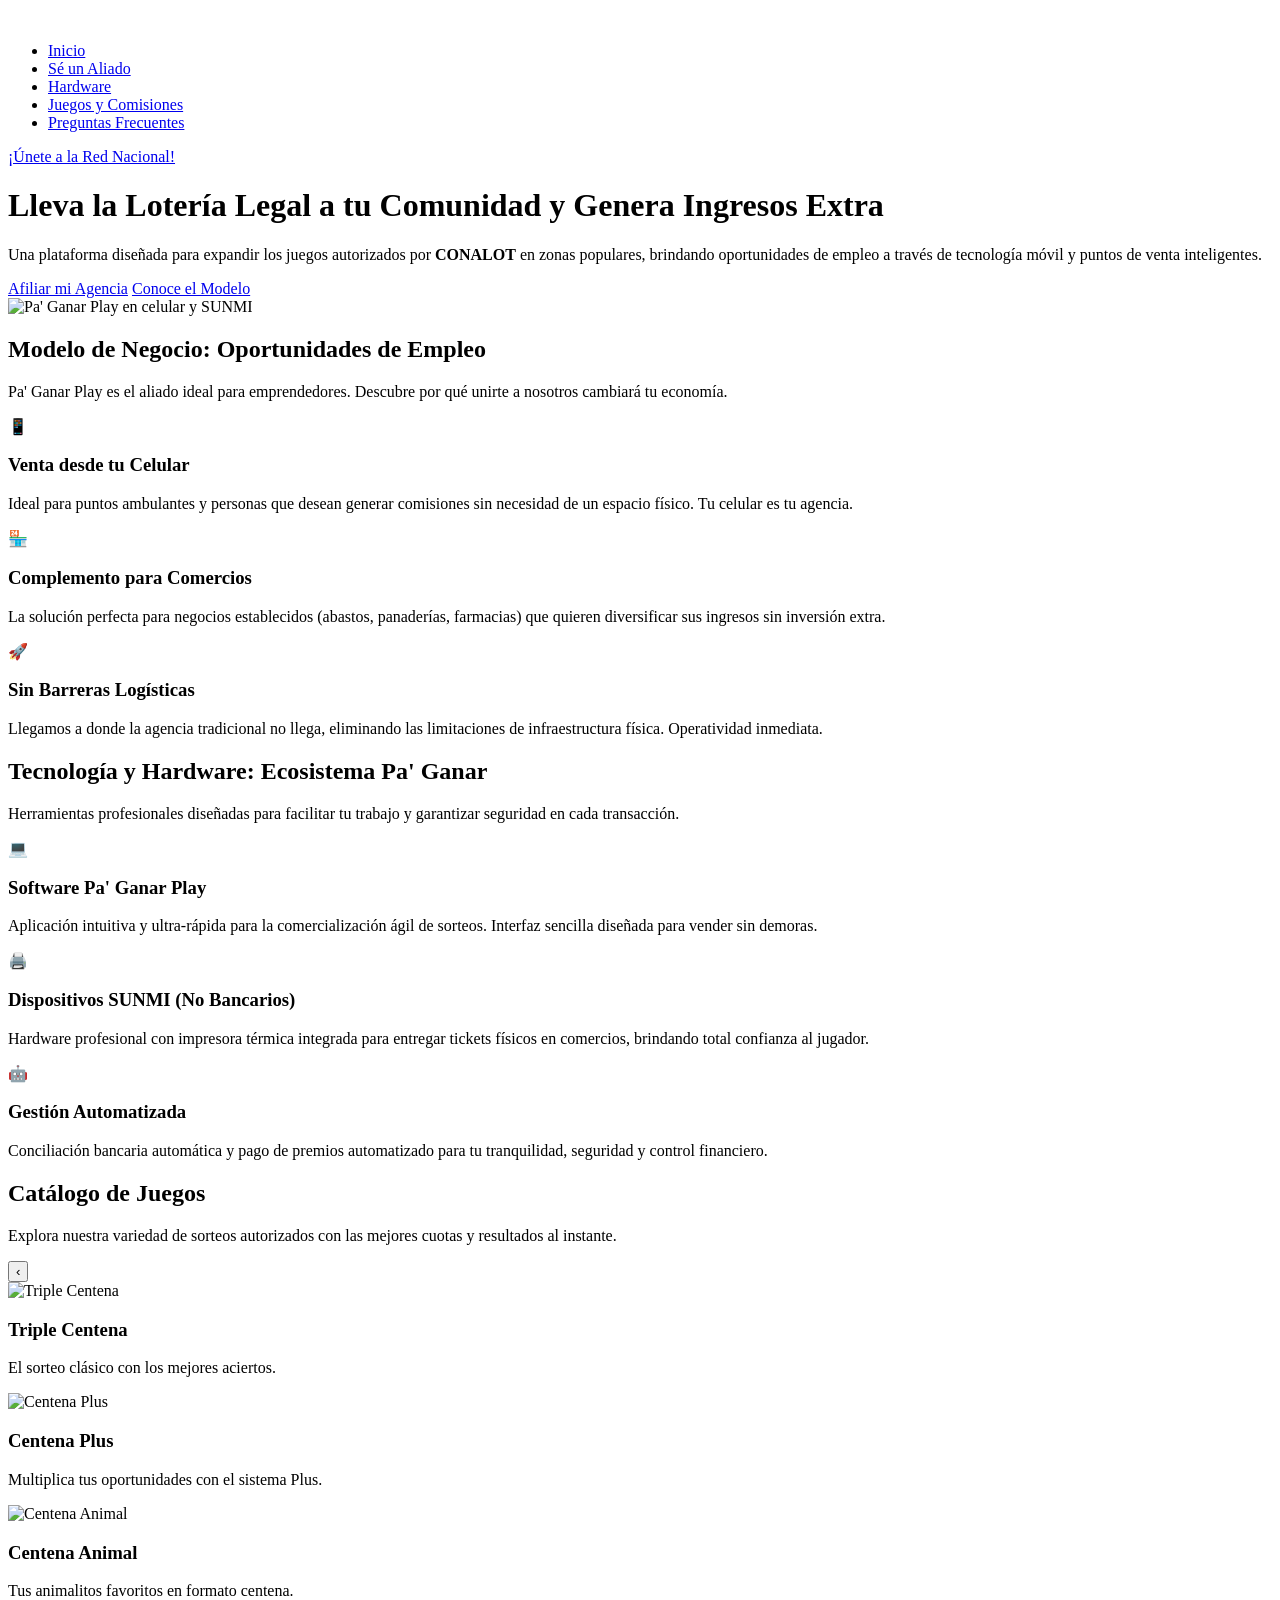
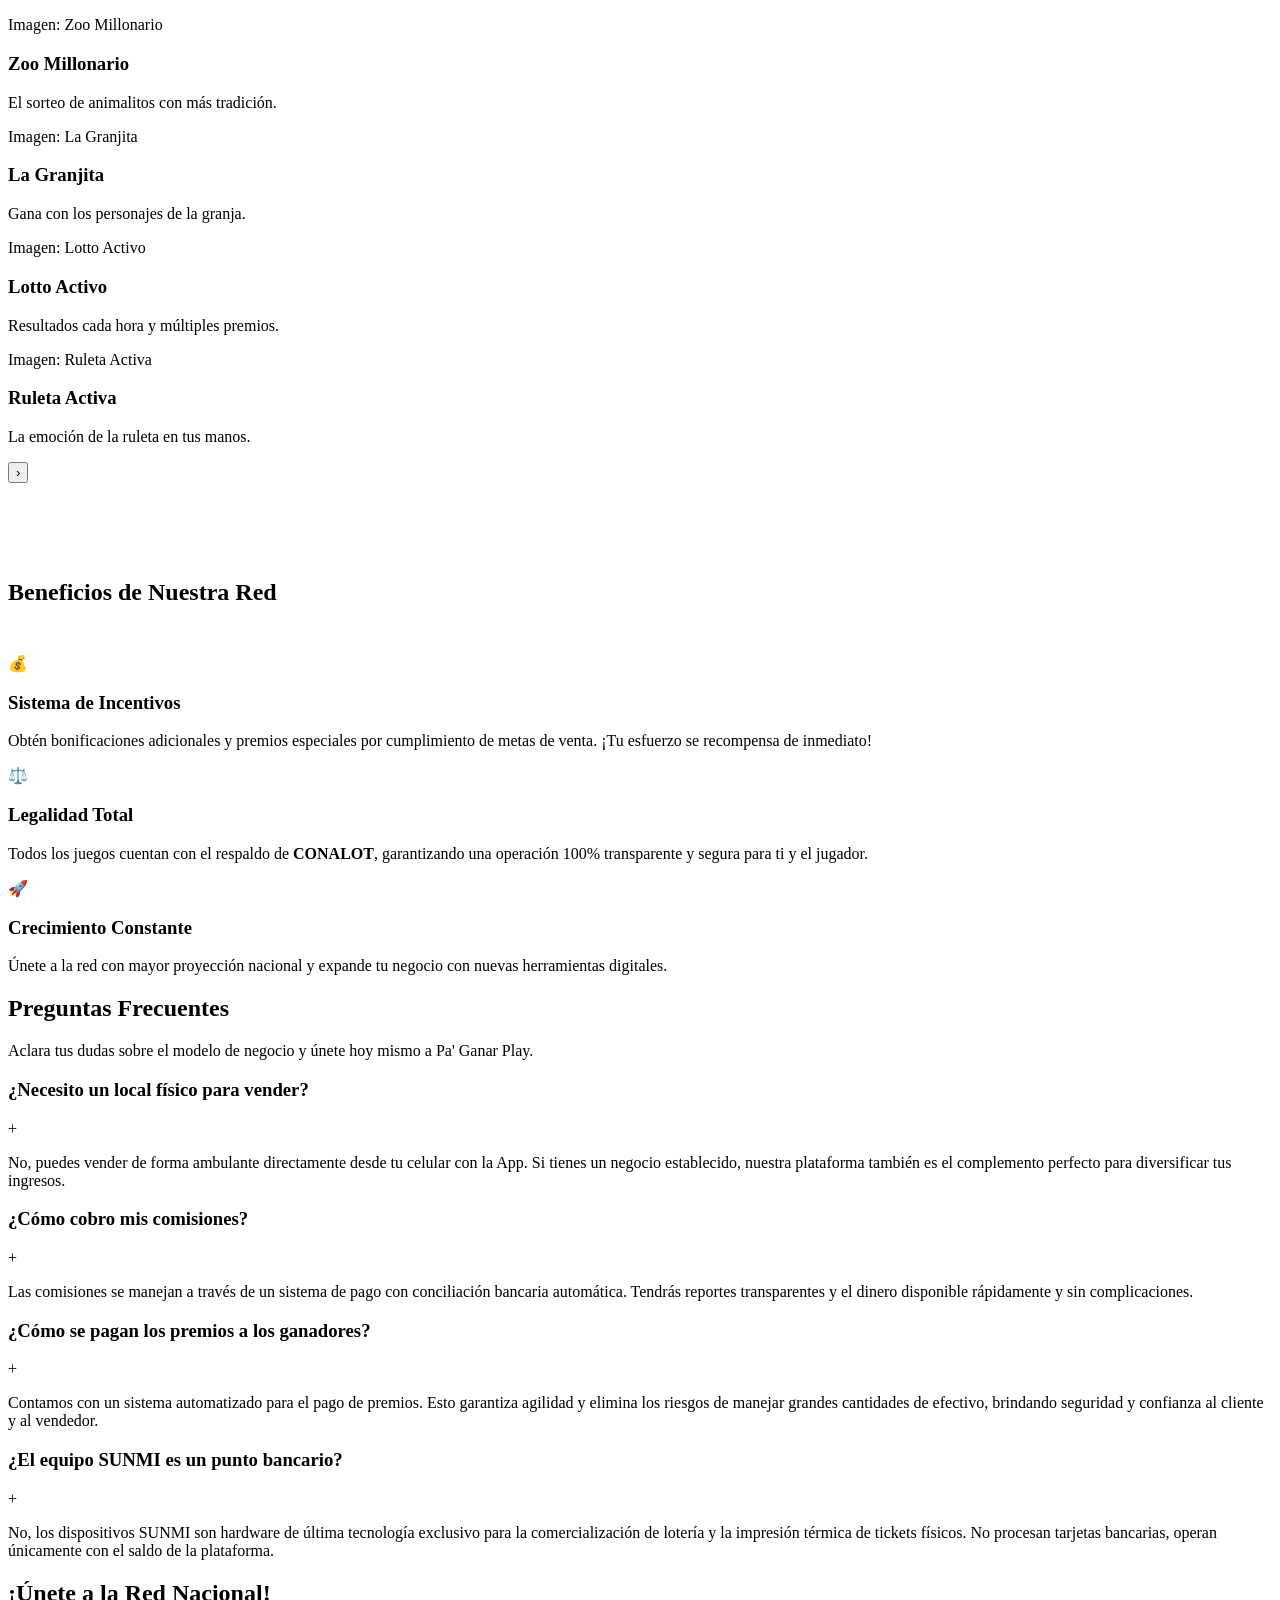
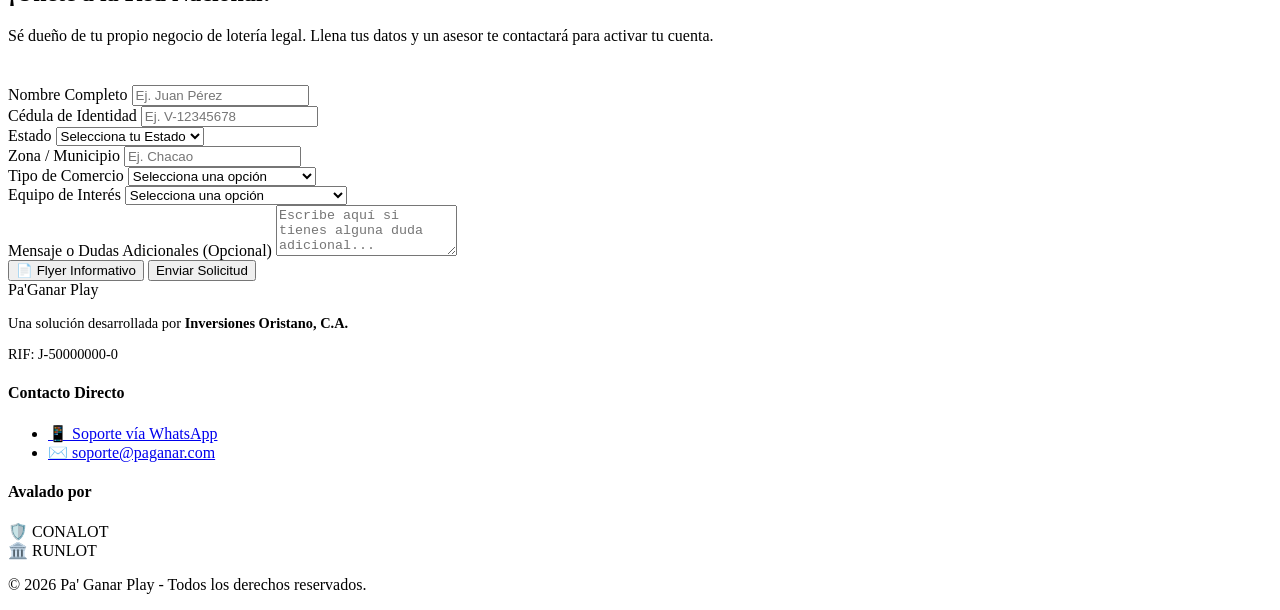
==== home.html @ 391bf69c "Add files via upload" ====
<!DOCTYPE html>
<html lang="es">
<head>
    <meta charset="UTF-8">
    <meta name="viewport" content="width=device-width, initial-scale=1.0">
    <title>Pa' Ganar Play - Red Nacional de Loterías</title>
    <meta name="description" content="Únete a la Red Nacional Pa' Ganar Play y genera ingresos extra con la venta de lotería legal. Tecnología móvil y puntos de venta inteligentes SUNMI.">
    <link href="https://fonts.googleapis.com/css2?family=Inter:wght@300;400;600;800&display=swap" rel="stylesheet">
    <link rel="stylesheet" href="css/home.css">
</head>
<body>
    <!-- Navbar -->
    <nav class="navbar">
        <div class="logo"><img src="./images/logopaganar.png" alt="" class="paganarlogo"></div>
        <ul class="nav-links">
            <li><a href="#inicio">Inicio</a></li>
            <li><a href="#aliado">Sé un Aliado</a></li>
            <li><a href="#hardware">Hardware</a></li>
            <li><a href="#juegos">Juegos y Comisiones</a></li>
            <li><a href="#faq">Preguntas Frecuentes</a></li>
        </ul>
        <a href="#registro" class="btn btn-primary">¡Únete a la Red Nacional!</a>
    </nav>

    <!-- Hero -->
    <header id="inicio" class="hero">
        <div class="hero-content">
            <h1 class="animate-up">Lleva la <span class="gradient-text">Lotería Legal</span> a tu Comunidad y Genera Ingresos Extra</h1>
            <p class="animate-up delay-1">Una plataforma diseñada para expandir los juegos autorizados por <strong>CONALOT</strong> en zonas populares, brindando oportunidades de empleo a través de tecnología móvil y puntos de venta inteligentes.</p>
            <div class="hero-buttons animate-up delay-2">
                <a href="#registro" class="btn btn-primary lg">Afiliar mi Agencia</a>
                <a href="#aliado" class="btn btn-secondary lg">Conoce el Modelo</a>
            </div>
        </div>
        <div class="hero-visual animate-up delay-3">
            <img src="images/hero_composition.png" alt="Pa' Ganar Play en celular y SUNMI" class="hero-img glass">
        </div>
    </header>

    <!-- Modelo de Negocio -->
    <section id="aliado" class="features" style="background-color: var(--bg-dark);">
        <div class="section-header">
            <h2 class="animate-up">Modelo de Negocio: <span class="highlight">Oportunidades de Empleo</span></h2>
            <p class="animate-up delay-1">Pa' Ganar Play es el aliado ideal para emprendedores. Descubre por qué unirte a nosotros cambiará tu economía.</p>
        </div>
        <div class="grid">
            <div class="feature-card glass-hover animate-up delay-1">
                <div class="icon-wrapper">📱</div>
                <h3>Venta desde tu Celular</h3>
                <p>Ideal para puntos ambulantes y personas que desean generar comisiones sin necesidad de un espacio físico. Tu celular es tu agencia.</p>
            </div>
            <div class="feature-card glass-hover animate-up delay-2">
                <div class="icon-wrapper">🏪</div>
                <h3>Complemento para Comercios</h3>
                <p>La solución perfecta para negocios establecidos (abastos, panaderías, farmacias) que quieren diversificar sus ingresos sin inversión extra.</p>
            </div>
            <div class="feature-card glass-hover animate-up delay-3">
                <div class="icon-wrapper">🚀</div>
                <h3>Sin Barreras Logísticas</h3>
                <p>Llegamos a donde la agencia tradicional no llega, eliminando las limitaciones de infraestructura física. Operatividad inmediata.</p>
            </div>
        </div>
    </section>

    <!-- Tecnología y Hardware -->
    <section id="hardware" class="features">
        <div class="section-header">
            <h2 class="animate-up">Tecnología y Hardware: <span class="highlight">Ecosistema Pa' Ganar</span></h2>
            <p class="animate-up delay-1">Herramientas profesionales diseñadas para facilitar tu trabajo y garantizar seguridad en cada transacción.</p>
        </div>
        <div class="ecosystem-flex">
            <div class="eco-item glass-hover animate-up">
                <div class="eco-icon">💻</div>
                <div class="eco-content">
                    <h3>Software Pa' Ganar Play</h3>
                    <p>Aplicación intuitiva y ultra-rápida para la comercialización ágil de sorteos. Interfaz sencilla diseñada para vender sin demoras.</p>
                </div>
            </div>
            <div class="eco-item glass-hover animate-up delay-1">
                <div class="eco-icon">🖨️</div>
                <div class="eco-content">
                    <h3>Dispositivos SUNMI (No Bancarios)</h3>
                    <p>Hardware profesional con impresora térmica integrada para entregar tickets físicos en comercios, brindando total confianza al jugador.</p>
                </div>
            </div>
            <div class="eco-item glass-hover animate-up delay-2">
                <div class="eco-icon">🤖</div>
                <div class="eco-content">
                    <h3>Gestión Automatizada</h3>
                    <p>Conciliación bancaria automática y pago de premios automatizado para tu tranquilidad, seguridad y control financiero.</p>
                </div>
            </div>
        </div>
    </section>

    <!-- Juegos Disponibles y Galería -->
    <section id="juegos" class="features" style="background-color: var(--bg-dark);">
        <div class="section-header">
            <h2 class="animate-up">Catálogo de <span class="highlight">Juegos</span></h2>
            <p class="animate-up delay-1">Explora nuestra variedad de sorteos autorizados con las mejores cuotas y resultados al instante.</p>
        </div>

        <!-- Game Slider Container -->
        <div class="slider-wrapper animate-up delay-2">
            <button class="slider-btn prev" id="prevGame">‹</button>
            <div class="games-slider" id="gamesSlider">
                <!-- Game Card 1 -->
                <div class="game-card glass-hover">
                    <div class="game-img">
                        <img src="images/triplecentena.jpeg" alt="Triple Centena">
                    </div>
                    <div class="game-info">
                        <h3>Triple Centena</h3>
                        <p>El sorteo clásico con los mejores aciertos.</p>
                    </div>
                </div>
                <!-- Game Card 2 -->
                <div class="game-card glass-hover">
                    <div class="game-img">
                        <img src="images/centenaplus.jpeg" alt="Centena Plus">
                    </div>
                    <div class="game-info">
                        <h3>Centena Plus</h3>
                        <p>Multiplica tus oportunidades con el sistema Plus.</p>
                    </div>
                </div>
                <!-- Game Card 3 -->
                <div class="game-card glass-hover">
                    <div class="game-img">
                        <img src="images/centenaanimal.jpeg" alt="Centena Animal">
                    </div>
                    <div class="game-info">
                        <h3>Centena Animal</h3>
                        <p>Tus animalitos favoritos en formato centena.</p>
                    </div>
                </div>
                <!-- Game Card 4 -->
                <div class="game-card glass-hover">
                    <div class="game-img-placeholder">
                        <span>Imagen: Zoo Millonario</span>
                    </div>
                    <div class="game-info">
                        <h3>Zoo Millonario</h3>
                        <p>El sorteo de animalitos con más tradición.</p>
                    </div>
                </div>
                <!-- Game Card 5 -->
                <div class="game-card glass-hover">
                    <div class="game-img-placeholder">
                        <span>Imagen: La Granjita</span>
                    </div>
                    <div class="game-info">
                        <h3>La Granjita</h3>
                        <p>Gana con los personajes de la granja.</p>
                    </div>
                </div>
                <!-- Game Card 6 -->
                <div class="game-card glass-hover">
                    <div class="game-img-placeholder">
                        <span>Imagen: Lotto Activo</span>
                    </div>
                    <div class="game-info">
                        <h3>Lotto Activo</h3>
                        <p>Resultados cada hora y múltiples premios.</p>
                    </div>
                </div>
                <!-- Game Card 7 -->
                <div class="game-card glass-hover">
                    <div class="game-img-placeholder">
                        <span>Imagen: Ruleta Activa</span>
                    </div>
                    <div class="game-info">
                        <h3>Ruleta Activa</h3>
                        <p>La emoción de la ruleta en tus manos.</p>
                    </div>
                </div>
            </div>
            <button class="slider-btn next" id="nextGame">›</button>
        </div>

        <div class="section-header" style="margin-top: 6rem; margin-bottom: 3rem;">
            <h2 class="animate-up">Beneficios de <span class="highlight">Nuestra Red</span></h2>
        </div>
        
        <div class="grid">
            <div class="feature-card glass-hover animate-up">
                <div class="icon-wrapper">💰</div>
                <h3>Sistema de Incentivos</h3>
                <p>Obtén bonificaciones adicionales y premios especiales por cumplimiento de metas de venta. ¡Tu esfuerzo se recompensa de inmediato!</p>
            </div>
            <div class="feature-card glass-hover animate-up delay-1">
                <div class="icon-wrapper">⚖️</div>
                <h3>Legalidad Total</h3>
                <p>Todos los juegos cuentan con el respaldo de <strong>CONALOT</strong>, garantizando una operación 100% transparente y segura para ti y el jugador.</p>
            </div>
            <div class="feature-card glass-hover animate-up delay-2">
                <div class="icon-wrapper">🚀</div>
                <h3>Crecimiento Constante</h3>
                <p>Únete a la red con mayor proyección nacional y expande tu negocio con nuevas herramientas digitales.</p>
            </div>
        </div>
    </section>

    <!-- FAQ -->
    <section id="faq" class="features faq-section">
        <div class="section-header">
            <h2 class="animate-up">Preguntas <span class="highlight">Frecuentes</span></h2>
            <p class="animate-up delay-1">Aclara tus dudas sobre el modelo de negocio y únete hoy mismo a Pa' Ganar Play.</p>
        </div>
        <div class="faq-container animate-up delay-2">
            <div class="faq-item glass">
                <div class="faq-question">
                    <h3>¿Necesito un local físico para vender?</h3>
                    <span class="faq-icon">+</span>
                </div>
                <div class="faq-answer">
                    <p>No, puedes vender de forma ambulante directamente desde tu celular con la App. Si tienes un negocio establecido, nuestra plataforma también es el complemento perfecto para diversificar tus ingresos.</p>
                </div>
            </div>
            <div class="faq-item glass">
                <div class="faq-question">
                    <h3>¿Cómo cobro mis comisiones?</h3>
                    <span class="faq-icon">+</span>
                </div>
                <div class="faq-answer">
                    <p>Las comisiones se manejan a través de un sistema de pago con conciliación bancaria automática. Tendrás reportes transparentes y el dinero disponible rápidamente y sin complicaciones.</p>
                </div>
            </div>
            <div class="faq-item glass">
                <div class="faq-question">
                    <h3>¿Cómo se pagan los premios a los ganadores?</h3>
                    <span class="faq-icon">+</span>
                </div>
                <div class="faq-answer">
                    <p>Contamos con un sistema automatizado para el pago de premios. Esto garantiza agilidad y elimina los riesgos de manejar grandes cantidades de efectivo, brindando seguridad y confianza al cliente y al vendedor.</p>
                </div>
            </div>
            <div class="faq-item glass">
                <div class="faq-question">
                    <h3>¿El equipo SUNMI es un punto bancario?</h3>
                    <span class="faq-icon">+</span>
                </div>
                <div class="faq-answer">
                    <p>No, los dispositivos SUNMI son hardware de última tecnología exclusivo para la comercialización de lotería y la impresión térmica de tickets físicos. No procesan tarjetas bancarias, operan únicamente con el saldo de la plataforma.</p>
                </div>
            </div>
        </div>
    </section>

    <!-- Formulario de Registro -->
    <section id="registro" class="cta-section">
        <div class="cta-box glass form-container">
            <h2>¡Únete a la Red Nacional!</h2>
            <p style="margin-bottom: 2.5rem;">Sé dueño de tu propio negocio de lotería legal. Llena tus datos y un asesor te contactará para activar tu cuenta.</p>
            
            <form id="registro-form" class="registration-form">
                <div class="form-row">
                    <div class="form-group">
                        <label for="nombre">Nombre Completo</label>
                        <input type="text" id="nombre" name="nombre" placeholder="Ej. Juan Pérez" required>
                    </div>
                    <div class="form-group">
                        <label for="cedula">Cédula de Identidad</label>
                        <input type="text" id="cedula" name="cedula" placeholder="Ej. V-12345678" required>
                    </div>
                </div>
                <div class="form-row">
                    <div class="form-group">
                        <label for="estado">Estado</label>
                        <select id="estado" name="estado" required>
                            <option value="" disabled selected>Selecciona tu Estado</option>
                            <option value="Distrito Capital">Distrito Capital</option>
                            <option value="Miranda">Miranda</option>
                            <option value="Carabobo">Carabobo</option>
                            <option value="Zulia">Zulia</option>
                            <option value="Lara">Lara</option>
                            <option value="Otro">Otro estado...</option>
                        </select>
                    </div>
                    <div class="form-group">
                        <label for="municipio">Zona / Municipio</label>
                        <input type="text" id="municipio" name="municipio" placeholder="Ej. Chacao" required>
                    </div>
                </div>
                <div class="form-row">
                    <div class="form-group">
                        <label for="tipo_comercio">Tipo de Comercio</label>
                        <select id="tipo_comercio" name="tipo_comercio" required>
                            <option value="" disabled selected>Selecciona una opción</option>
                            <option value="Ambulante / Vendedor Libre">Ambulante / Vendedor Libre</option>
                            <option value="Local Establecido">Local Establecido</option>
                        </select>
                    </div>
                    <div class="form-group">
                        <label for="equipo">Equipo de Interés</label>
                        <select id="equipo" name="equipo" required>
                            <option value="" disabled selected>Selecciona una opción</option>
                            <option value="App Móvil (Celular)">App Móvil (Celular)</option>
                            <option value="Dispositivo SUNMI con impresora">Dispositivo SUNMI con impresora</option>
                        </select>
                    </div>
                </div>
                <div class="form-group">
                    <label for="mensaje">Mensaje o Dudas Adicionales (Opcional)</label>
                    <textarea id="mensaje" name="mensaje" rows="3" placeholder="Escribe aquí si tienes alguna duda adicional..."></textarea>
                </div>
                
                <div class="form-actions">
                    <button type="button" class="btn btn-secondary btn-pdf" title="Descargar PDF Informativo">📄 Flyer Informativo</button>
                    <button type="submit" class="btn btn-primary pulse submit-btn">Enviar Solicitud</button>
                </div>
            </form>
        </div>
    </section>

    <!-- Footer -->
    <footer>
        <div class="footer-content">
            <div class="footer-info">
                <div class="logo" style="margin-bottom: 1rem;">Pa'<span class="highlight">Ganar Play</span></div>
                <p style="font-size: 0.9rem; margin-bottom: 0;">Una solución desarrollada por <strong>Inversiones Oristano, C.A.</strong></p>
                <p style="font-size: 0.9rem;">RIF: J-50000000-0</p>
            </div>
            <div class="footer-links">
                <h4>Contacto Directo</h4>
                <ul>
                    <li><a href="https://wa.me/580000000000" class="footer-link">📱 Soporte vía WhatsApp</a></li>
                    <li><a href="mailto:soporte@paganar.com" class="footer-link">✉️ soporte@paganar.com</a></li>
                </ul>
            </div>
            <div class="footer-trust">
                <h4>Avalado por</h4>
                <div class="trust-badges">
                    <div class="badge">🛡️ CONALOT</div>
                    <div class="badge">🏛️ RUNLOT</div>
                </div>
            </div>
        </div>
        <div class="footer-bottom">
            <p>&copy; 2026 Pa' Ganar Play - Todos los derechos reservados.</p>
        </div>
    </footer>

    <script src="js/home.js"></script>
</body>
</html>
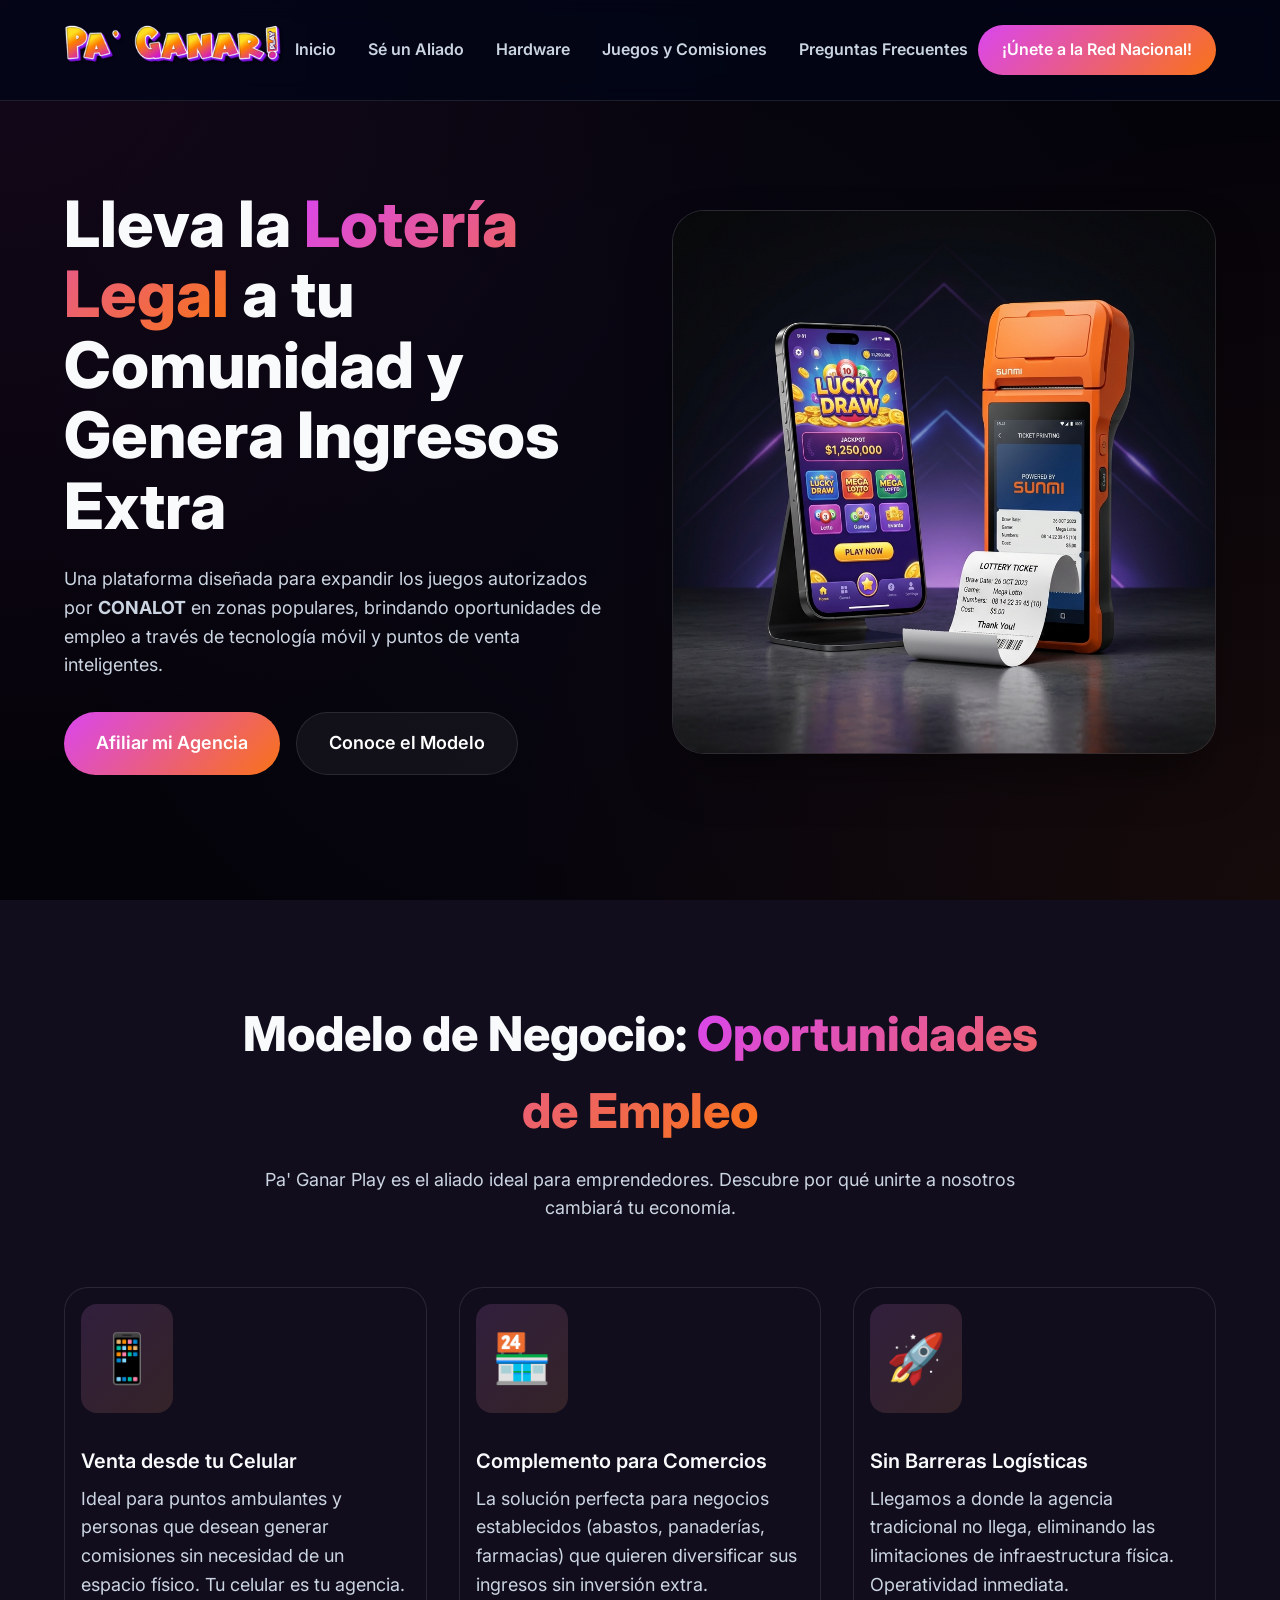
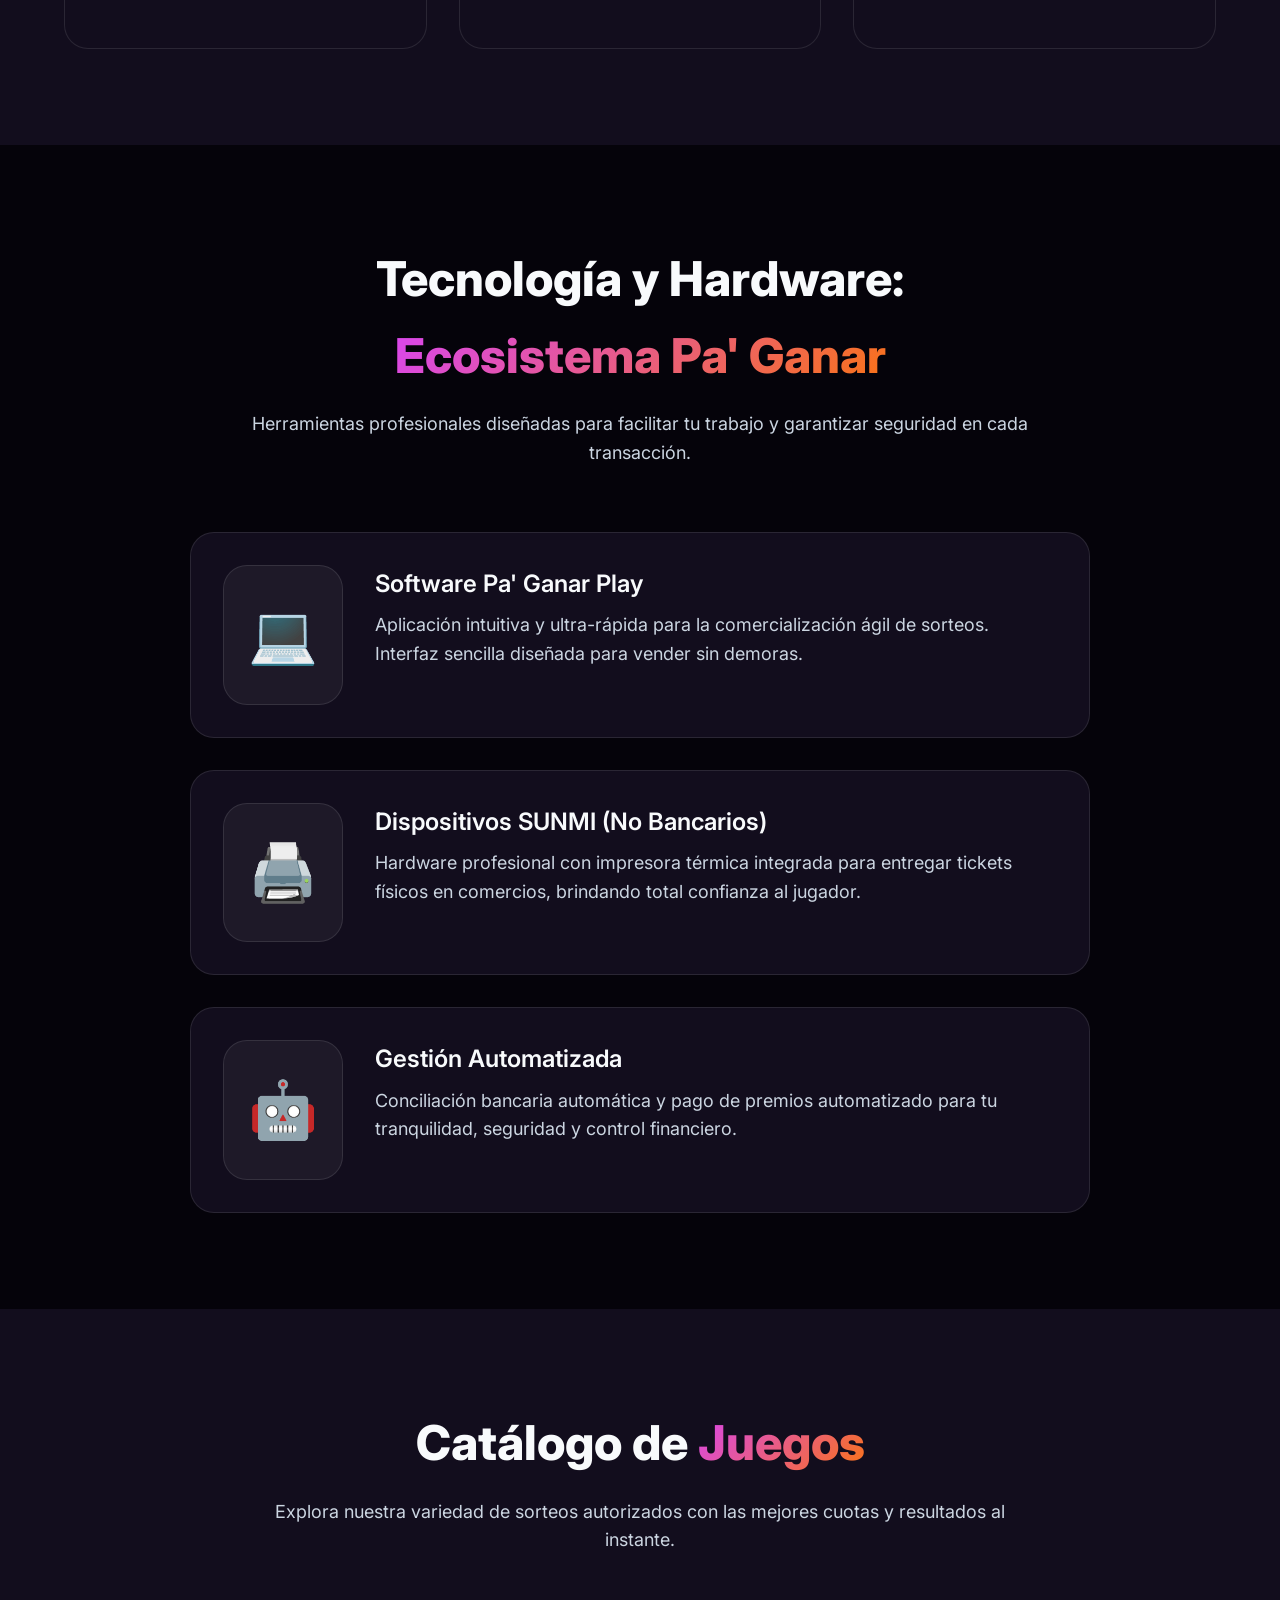
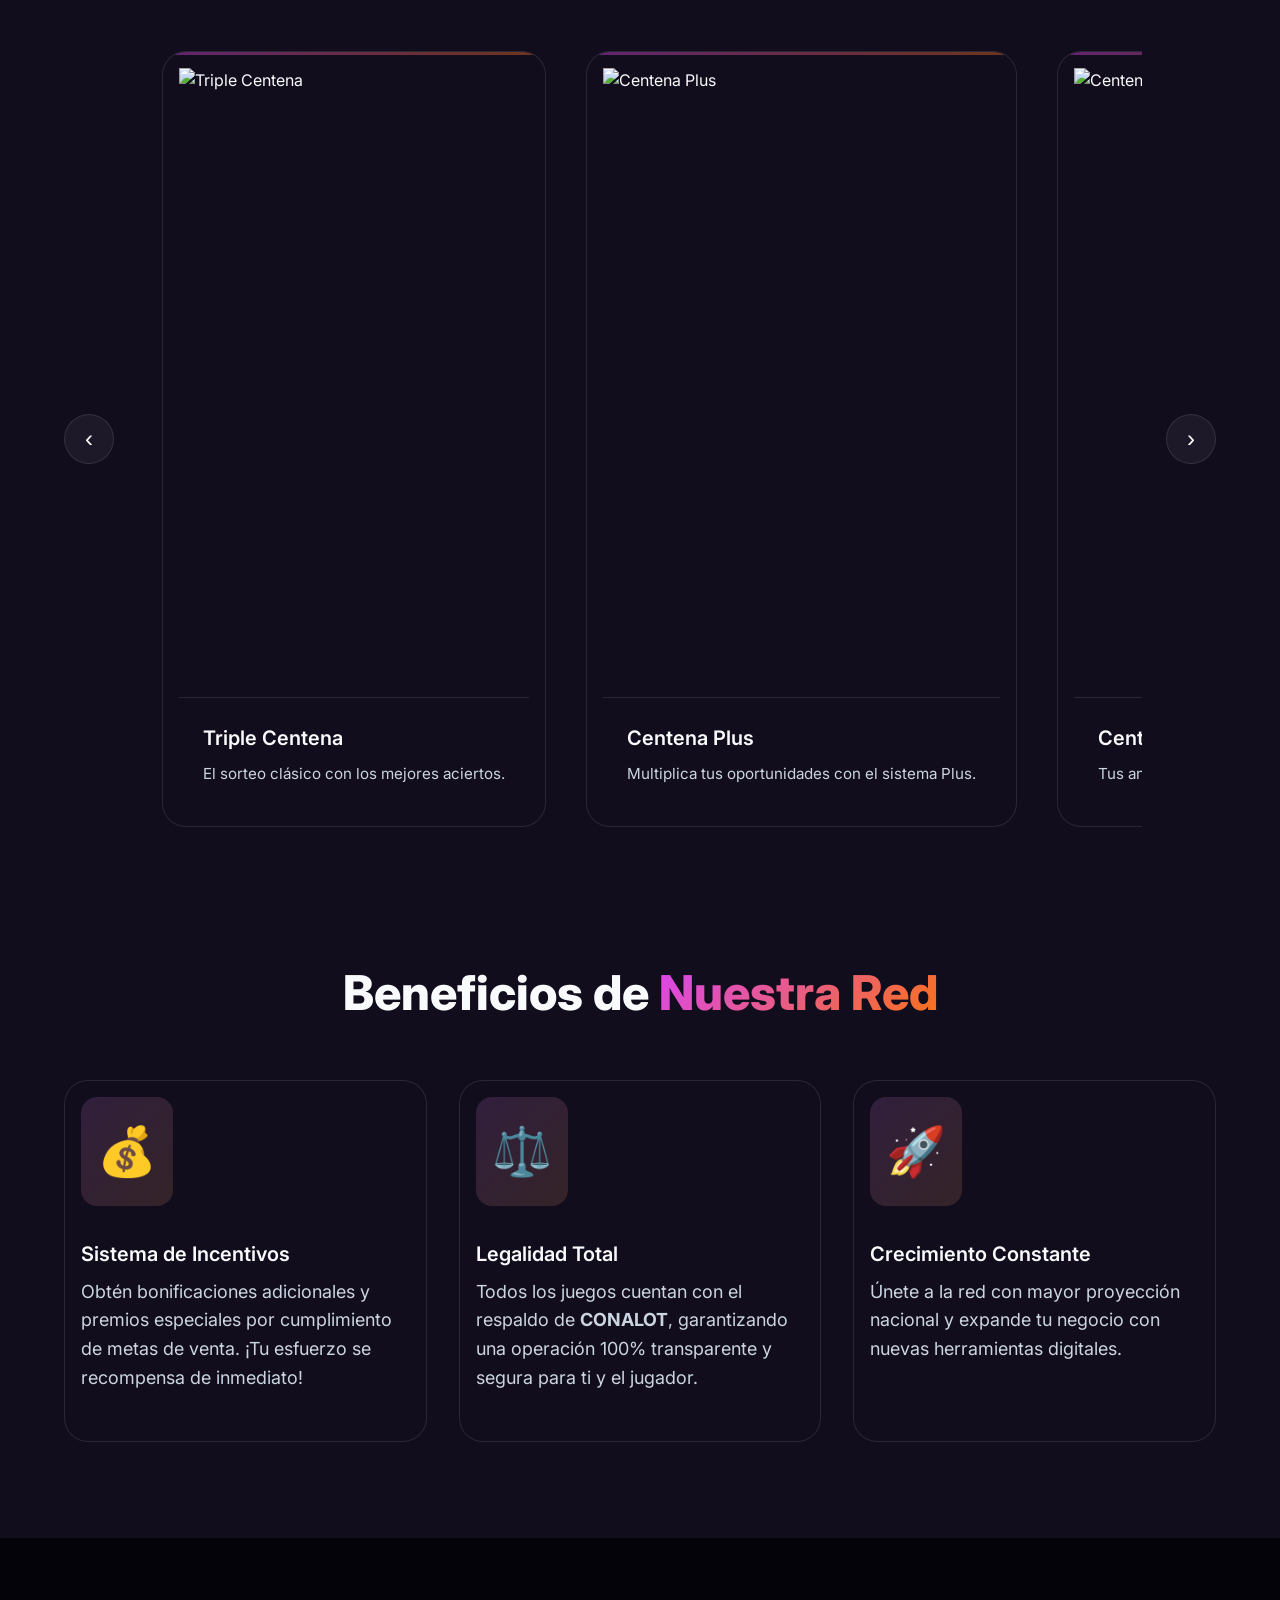
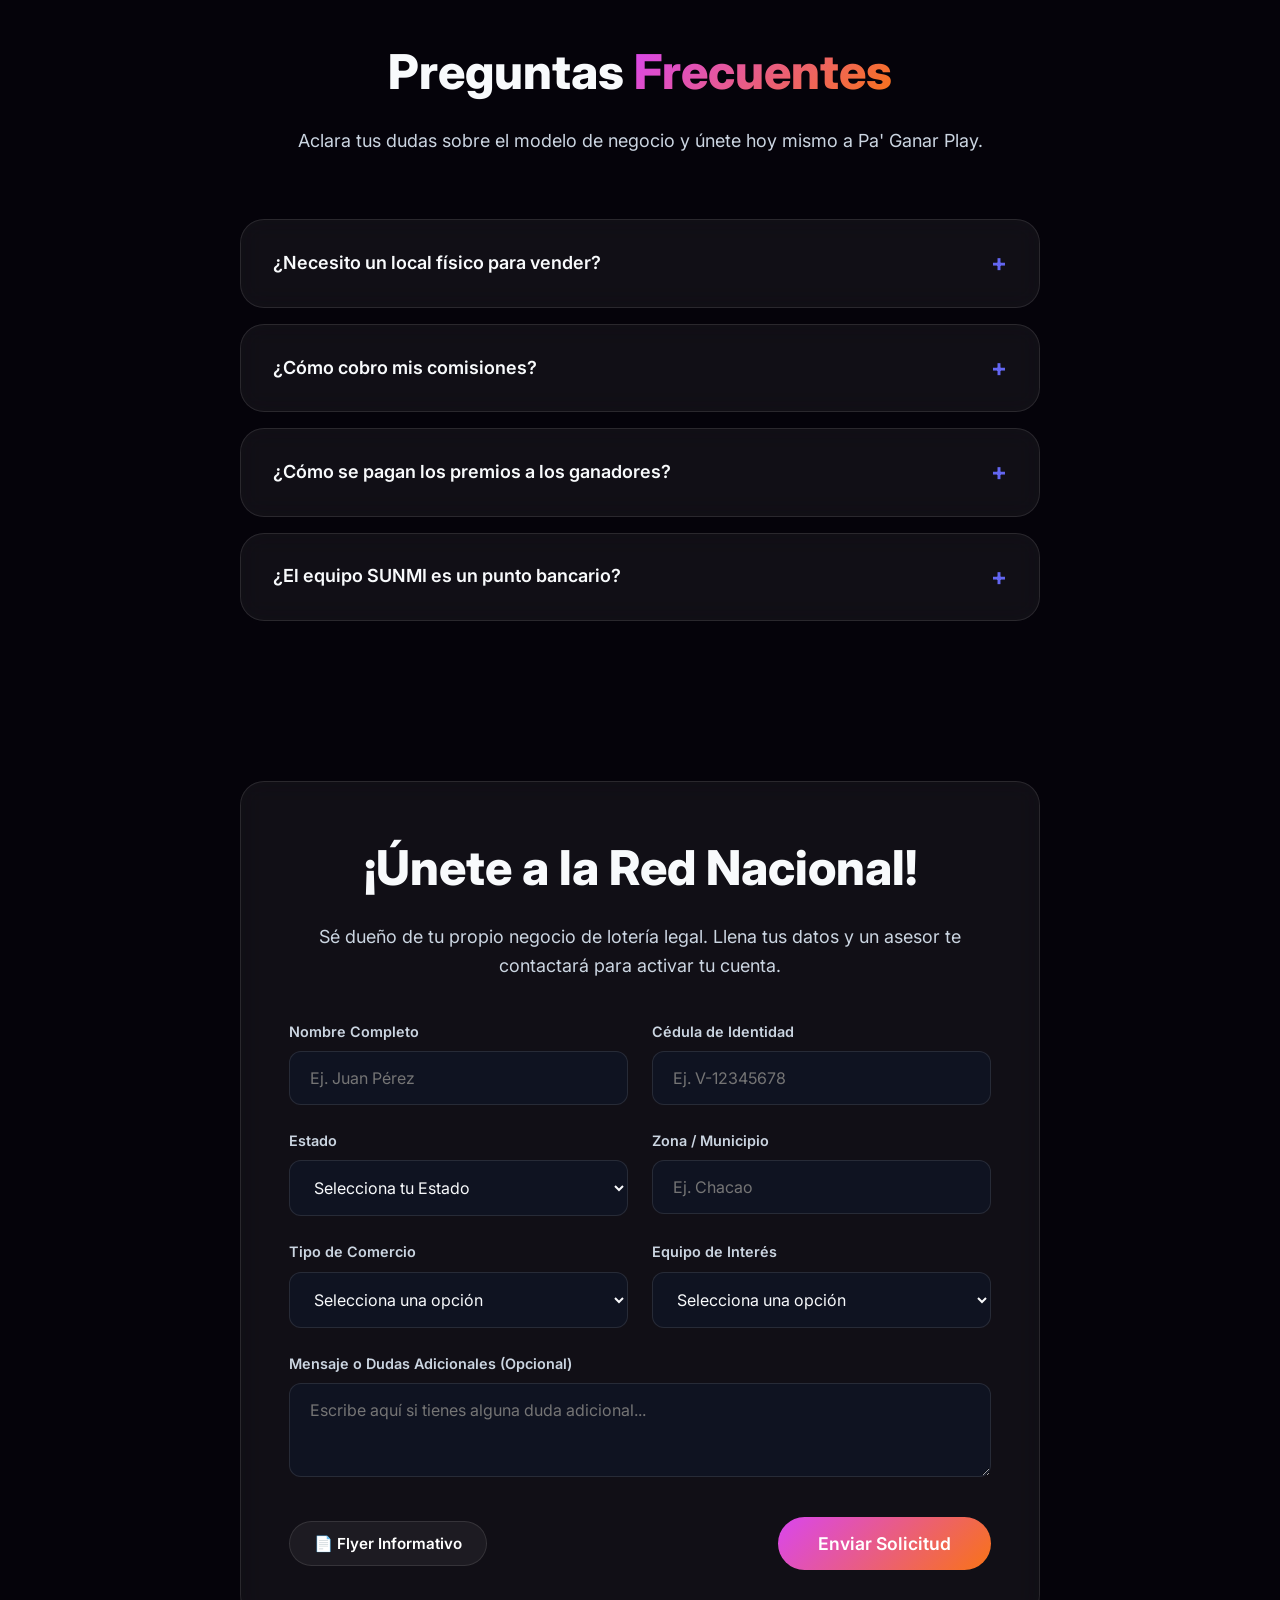
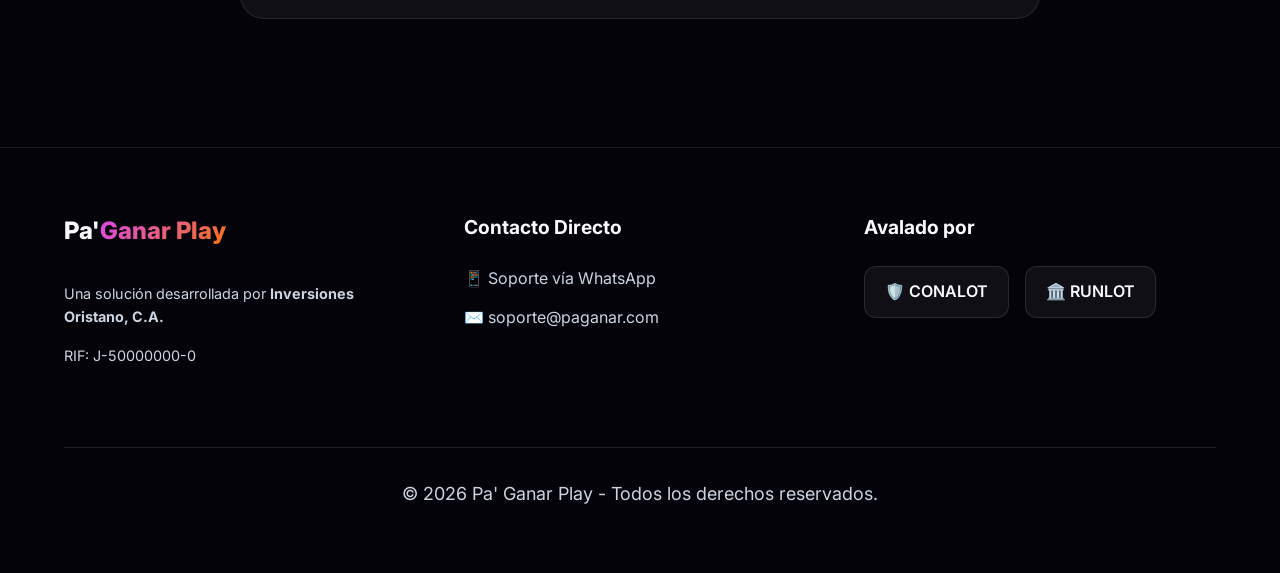
==== commit 71166a47: "Update file paths for CSS and JS in home.html" ====
--- a/home.html
+++ b/home.html
@@ -6,12 +6,12 @@
     <title>Pa' Ganar Play - Red Nacional de Loterías</title>
     <meta name="description" content="Únete a la Red Nacional Pa' Ganar Play y genera ingresos extra con la venta de lotería legal. Tecnología móvil y puntos de venta inteligentes SUNMI.">
     <link href="https://fonts.googleapis.com/css2?family=Inter:wght@300;400;600;800&display=swap" rel="stylesheet">
-    <link rel="stylesheet" href="css/home.css">
+    <link rel="stylesheet" href="home.css">
 </head>
 <body>
     <!-- Navbar -->
     <nav class="navbar">
-        <div class="logo"><img src="./images/logopaganar.png" alt="" class="paganarlogo"></div>
+        <div class="logo"><img src="logopaganar.png" alt="" class="paganarlogo"></div>
         <ul class="nav-links">
             <li><a href="#inicio">Inicio</a></li>
             <li><a href="#aliado">Sé un Aliado</a></li>
@@ -33,7 +33,7 @@
             </div>
         </div>
         <div class="hero-visual animate-up delay-3">
-            <img src="images/hero_composition.png" alt="Pa' Ganar Play en celular y SUNMI" class="hero-img glass">
+            <img src="hero_composition.png" alt="Pa' Ganar Play en celular y SUNMI" class="hero-img glass">
         </div>
     </header>
 
@@ -341,6 +341,6 @@
         </div>
     </footer>
 
-    <script src="js/home.js"></script>
+    <script src="home.js"></script>
 </body>
-</html>+</html>
--- a/home.css
+++ b/home.css
@@ -0,0 +1,690 @@
+:root {
+  --bg-dark: #120d1d;
+  --bg-darker: #05030a;
+  --primary: #6366f1;
+  --primary-hover: #4f46e5;
+  --secondary: #334155;
+  --text-main: #f8fafc;
+  --text-muted: #cbd5e1;
+  --gradient-1: #8b5cf6;
+  --gradient-2: #3b82f6;
+  --brand-gradient: linear-gradient(135deg, #d946ef 0%, #f97316 100%);
+  --brand-glow: rgba(217, 70, 239, 0.1);
+  --glass-bg: rgba(255, 255, 255, 0.05);
+  --glass-border: rgba(255, 255, 255, 0.1);
+}
+
+* {
+  margin: 0;
+  padding: 0;
+  box-sizing: border-box;
+}
+
+body {
+  font-family: "Inter", sans-serif;
+  background-color: var(--bg-darker);
+  color: var(--text-main);
+  line-height: 1.6;
+  overflow-x: hidden;
+  background-image:
+    radial-gradient(circle at 0% 0%, rgba(217, 70, 239, 0.07), transparent 50%),
+    radial-gradient(
+      circle at 100% 100%,
+      rgba(249, 115, 22, 0.07),
+      transparent 50%
+    ),
+    radial-gradient(
+      circle at 50% 50%,
+      rgba(99, 102, 241, 0.03),
+      transparent 80%
+    );
+  background-attachment: fixed;
+}
+
+/* Typography */
+h1 {
+  font-size: clamp(2.5rem, 5vw, 4.5rem);
+  font-weight: 800;
+  line-height: 1.1;
+  margin-bottom: 1.5rem;
+}
+h2 {
+  font-size: clamp(2rem, 4vw, 3rem);
+  font-weight: 800;
+  margin-bottom: 1rem;
+}
+h3 {
+  font-size: 1.25rem;
+  margin-bottom: 0.5rem;
+  font-weight: 600;
+}
+p {
+  font-size: 1.125rem;
+  color: var(--text-muted);
+  margin-bottom: 2rem;
+}
+
+.highlight {
+  background: var(--brand-gradient);
+  -webkit-background-clip: text;
+  -webkit-text-fill-color: transparent;
+  background-clip: text;
+  font-weight: 800;
+}
+.gradient-text {
+  background: var(--brand-gradient);
+  -webkit-background-clip: text;
+  -webkit-text-fill-color: transparent;
+  background-clip: text;
+}
+
+/* Navbar */
+.navbar {
+  display: flex;
+  justify-content: space-between;
+  align-items: center;
+  padding: 1.5rem 5%;
+  position: fixed;
+  width: 100%;
+  top: 0;
+  z-index: 100;
+  backdrop-filter: blur(10px);
+  background: rgba(2, 6, 23, 0.8);
+  border-bottom: 1px solid var(--glass-border);
+}
+
+.logo {
+  font-size: 1.5rem;
+  font-weight: 800;
+}
+.nav-links {
+  display: flex;
+  list-style: none;
+  gap: 2rem;
+}
+.nav-links a {
+  color: var(--text-muted);
+  text-decoration: none;
+  font-weight: 600;
+  transition: color 0.3s;
+}
+.nav-links a:hover {
+  color: var(--text-main);
+}
+
+/* Buttons */
+.btn {
+  display: inline-flex;
+  align-items: center;
+  justify-content: center;
+  padding: 0.75rem 1.5rem;
+  border-radius: 999px;
+  font-weight: 600;
+  text-decoration: none;
+  transition: all 0.3s cubic-bezier(0.4, 0, 0.2, 1);
+  cursor: pointer;
+  border: none;
+  font-family: "Inter", sans-serif;
+}
+.btn-primary {
+  background: var(--brand-gradient);
+  color: white;
+}
+.btn-primary:hover {
+  filter: brightness(1.1);
+  transform: translateY(-2px);
+  box-shadow: 0 10px 20px -10px #d946ef;
+}
+.btn-secondary {
+  background: var(--glass-bg);
+  color: white;
+  border: 1px solid var(--glass-border);
+}
+.btn-secondary:hover {
+  background: rgba(255, 255, 255, 0.1);
+  transform: translateY(-2px);
+}
+.btn.lg {
+  padding: 1rem 2rem;
+  font-size: 1.125rem;
+}
+
+/* Glassmorphism */
+.glass {
+  background: var(--glass-bg);
+  backdrop-filter: blur(12px);
+  border: 1px solid var(--glass-border);
+  border-radius: 1.5rem;
+  padding: 2rem;
+}
+.glass-hover {
+  background: var(--bg-dark);
+  border: 1px solid var(--glass-border);
+  border-radius: 1.5rem;
+  padding: 1rem;
+  transition: all 0.4s ease;
+}
+.glass-hover:hover {
+  transform: translateY(-10px);
+  border-color: var(--primary);
+  box-shadow: 0 20px 40px -15px rgba(99, 102, 241, 0.3);
+}
+
+/* Hero Section */
+.hero {
+  min-height: 100vh;
+  display: flex;
+  align-items: center;
+  justify-content: space-between;
+  padding: 8rem 5% 4rem;
+  gap: 4rem;
+}
+.hero-content {
+  flex: 1;
+  max-width: 650px;
+}
+.hero-buttons {
+  display: flex;
+  gap: 1rem;
+  flex-wrap: wrap;
+}
+
+.hero-visual {
+  flex: 1;
+  display: flex;
+  justify-content: center;
+  align-items: center;
+}
+.hero-img {
+  max-width: 100%;
+  height: auto;
+  border-radius: 2rem;
+  box-shadow: 0 25px 50px -12px rgba(0, 0, 0, 0.5);
+  animation: float 6s ease-in-out infinite;
+  padding: 0;
+}
+
+/* Features Generic */
+.features {
+  padding: 6rem 5%;
+}
+.section-header {
+  text-align: center;
+  max-width: 800px;
+  margin: 0 auto 4rem;
+}
+.grid {
+  display: grid;
+  grid-template-columns: repeat(auto-fit, minmax(300px, 1fr));
+  gap: 2rem;
+}
+.icon-wrapper {
+  font-size: 3rem;
+  margin-bottom: 1.5rem;
+  display: inline-block;
+  padding: 1rem;
+  background: var(--glass-bg);
+  border-radius: 1rem;
+  position: relative;
+  overflow: hidden;
+}
+
+.icon-wrapper::after {
+  content: "";
+  position: absolute;
+  inset: 0;
+  background: var(--brand-gradient);
+  opacity: 0.1;
+  z-index: -1;
+  transition: opacity 0.3s ease;
+}
+
+.feature-card:hover .icon-wrapper::after {
+  opacity: 0.2;
+}
+
+/* Ecosystem Layout (Horizontal stacked or grid) */
+.ecosystem-flex {
+  display: flex;
+  flex-direction: column;
+  gap: 2rem;
+  max-width: 900px;
+  margin: 0 auto;
+}
+.eco-item {
+  display: flex;
+  align-items: flex-start;
+  gap: 2rem;
+  padding: 2rem;
+}
+.eco-icon {
+  font-size: 3.5rem;
+  background: var(--glass-bg);
+  padding: 1.5rem;
+  border-radius: 1.5rem;
+  border: 1px solid var(--glass-border);
+  flex-shrink: 0;
+}
+.eco-content h3 {
+  font-size: 1.5rem;
+  margin-bottom: 0.5rem;
+  color: var(--text-main);
+}
+.eco-content p {
+  margin-bottom: 0;
+}
+
+/* Game Slider */
+.slider-wrapper {
+  position: relative;
+  max-width: 1400px;
+  margin: 0 auto;
+  display: flex;
+  align-items: center;
+  gap: 1.5rem;
+}
+
+.games-slider {
+  display: flex;
+  overflow-x: auto;
+  scroll-behavior: smooth;
+  gap: 2.5rem;
+  padding: 2rem 1.5rem;
+  scrollbar-width: none; /* Firefox */
+}
+
+.games-slider::-webkit-scrollbar {
+  display: none; /* Chrome, Safari, Opera */
+}
+
+.game-card {
+  min-width: 350px;
+  flex: 0 0 auto;
+  background: var(--bg-dark);
+  border: 1px solid var(--glass-border);
+  border-radius: 1.5rem;
+  overflow: hidden;
+  transition: all 0.4s ease;
+  position: relative;
+}
+
+.game-card::before {
+  content: "";
+  position: absolute;
+  top: 0;
+  left: 0;
+  width: 100%;
+  height: 3px;
+  background: var(--brand-gradient);
+  opacity: 0.4;
+  transition: opacity 0.3s ease;
+  z-index: 2;
+}
+
+.game-card:hover::before {
+  opacity: 1;
+}
+
+.game-card:hover {
+  transform: translateY(-10px);
+  border-color: var(--primary);
+  box-shadow: 0 20px 40px -15px rgba(99, 102, 241, 0.3);
+}
+.paganarlogo {
+  width: 220px;
+}
+.game-img {
+  width: 100%;
+  height: 630px;
+  overflow: hidden;
+  border-bottom: 1px solid var(--glass-border);
+  background: var(--bg-dark);
+}
+
+.game-img-placeholder {
+  width: 100%;
+  height: 500px;
+  background: linear-gradient(
+    135deg,
+    rgba(99, 102, 241, 0.1),
+    rgba(139, 92, 246, 0.1)
+  );
+  display: flex;
+  align-items: center;
+  justify-content: center;
+  color: var(--text-muted);
+  font-size: 0.9rem;
+  border-bottom: 1px solid var(--glass-border);
+}
+
+.game-img img {
+  width: 100%;
+  height: 100%;
+  object-fit: cover;
+  transition: transform 0.5s ease;
+}
+
+.game-card:hover .game-img img {
+  transform: scale(1.1);
+}
+
+.game-info {
+  padding: 1.5rem;
+}
+
+.game-info h3 {
+  margin-bottom: 0.5rem;
+  color: var(--text-main);
+}
+
+.game-info p {
+  font-size: 0.95rem;
+  margin-bottom: 0;
+  color: var(--text-muted);
+}
+
+.slider-btn {
+  width: 50px;
+  height: 50px;
+  border-radius: 50%;
+  background: var(--glass-bg);
+  border: 1px solid var(--glass-border);
+  color: white;
+  font-size: 1.5rem;
+  cursor: pointer;
+  display: flex;
+  align-items: center;
+  justify-content: center;
+  transition: all 0.3s ease;
+  z-index: 10;
+  flex-shrink: 0;
+}
+
+.slider-btn:hover {
+  background: var(--primary);
+  border-color: var(--primary);
+  transform: scale(1.1);
+}
+
+/* FAQ Section */
+.faq-container {
+  max-width: 800px;
+  margin: 0 auto;
+  display: flex;
+  flex-direction: column;
+  gap: 1rem;
+}
+.faq-item {
+  padding: 0;
+  overflow: hidden;
+  transition: all 0.3s ease;
+  cursor: pointer;
+}
+.faq-question {
+  display: flex;
+  justify-content: space-between;
+  align-items: center;
+  padding: 1.5rem 2rem;
+}
+.faq-question h3 {
+  margin: 0;
+  font-size: 1.125rem;
+  font-weight: 600;
+}
+.faq-icon {
+  font-size: 1.5rem;
+  color: var(--primary);
+  font-weight: bold;
+  transition: transform 0.3s ease;
+}
+.faq-answer {
+  max-height: 0;
+  overflow: hidden;
+  transition:
+    max-height 0.4s ease,
+    padding 0.4s ease;
+  padding: 0 2rem;
+}
+.faq-answer p {
+  margin-bottom: 1.5rem;
+  font-size: 1rem;
+}
+.faq-item.active {
+  border-color: var(--primary);
+}
+.faq-item.active .faq-icon {
+  transform: rotate(45deg);
+}
+.faq-item.active .faq-answer {
+  max-height: 500px;
+}
+
+/* CTA & Forms */
+.cta-section {
+  padding: 4rem 5% 8rem;
+}
+.form-container {
+  max-width: 800px;
+  margin: 0 auto;
+  padding: 3rem;
+  text-align: left;
+}
+.form-container h2 {
+  text-align: center;
+}
+.form-container > p {
+  text-align: center;
+}
+
+.registration-form {
+  display: flex;
+  flex-direction: column;
+  gap: 1.5rem;
+}
+.form-row {
+  display: flex;
+  gap: 1.5rem;
+}
+.form-group {
+  display: flex;
+  flex-direction: column;
+  gap: 0.5rem;
+  flex: 1;
+}
+.form-group label {
+  font-size: 0.9rem;
+  font-weight: 600;
+  color: var(--text-muted);
+}
+
+input,
+select,
+textarea {
+  width: 100%;
+  padding: 1rem 1.25rem;
+  background: rgba(15, 23, 42, 0.6);
+  border: 1px solid var(--glass-border);
+  border-radius: 0.75rem;
+  color: var(--text-main);
+  font-family: "Inter", sans-serif;
+  font-size: 1rem;
+  transition: all 0.3s ease;
+}
+input:focus,
+select:focus,
+textarea:focus {
+  outline: none;
+  border-color: var(--primary);
+  box-shadow: 0 0 0 3px rgba(99, 102, 241, 0.2);
+  background: rgba(15, 23, 42, 0.9);
+}
+select option {
+  background-color: var(--bg-dark);
+  color: var(--text-main);
+}
+.form-actions {
+  display: flex;
+  justify-content: space-between;
+  align-items: center;
+  margin-top: 1rem;
+  flex-wrap: wrap;
+  gap: 1rem;
+}
+.btn-pdf {
+  font-size: 0.95rem;
+}
+.submit-btn {
+  font-size: 1.1rem;
+  padding: 1rem 2.5rem;
+  border-radius: 999px;
+}
+
+/* Footer */
+footer {
+  border-top: 1px solid var(--glass-border);
+  padding: 4rem 5% 2rem;
+  background: var(--bg-darker);
+}
+.footer-content {
+  display: grid;
+  grid-template-columns: repeat(auto-fit, minmax(250px, 1fr));
+  gap: 3rem;
+  margin-bottom: 3rem;
+  max-width: 1200px;
+  margin-left: auto;
+  margin-right: auto;
+}
+.footer-info,
+.footer-links,
+.footer-trust {
+  display: flex;
+  flex-direction: column;
+  gap: 1rem;
+}
+.footer-links h4,
+.footer-trust h4 {
+  font-size: 1.2rem;
+  margin-bottom: 0.5rem;
+  color: var(--text-main);
+}
+.footer-links ul {
+  list-style: none;
+  display: flex;
+  flex-direction: column;
+  gap: 0.8rem;
+}
+.footer-link {
+  color: var(--text-muted);
+  text-decoration: none;
+  transition: color 0.3s;
+}
+.footer-link:hover {
+  color: var(--primary);
+}
+
+.trust-badges {
+  display: flex;
+  gap: 1rem;
+}
+.badge {
+  background: var(--glass-bg);
+  padding: 0.75rem 1.25rem;
+  border-radius: 0.75rem;
+  border: 1px solid var(--glass-border);
+  font-weight: 600;
+  display: flex;
+  align-items: center;
+  gap: 0.5rem;
+}
+
+.footer-bottom {
+  text-align: center;
+  color: var(--text-muted);
+  border-top: 1px solid var(--glass-border);
+  padding-top: 2rem;
+  font-size: 0.9rem;
+}
+
+/* Animations */
+@keyframes float {
+  0%,
+  100% {
+    transform: translateY(0);
+  }
+  50% {
+    transform: translateY(-20px);
+  }
+}
+@keyframes pulse {
+  0% {
+    box-shadow: 0 0 0 0 rgba(99, 102, 241, 0.4);
+  }
+  70% {
+    box-shadow: 0 0 0 15px rgba(99, 102, 241, 0);
+  }
+  100% {
+    box-shadow: 0 0 0 0 rgba(99, 102, 241, 0);
+  }
+}
+
+.animate-up {
+  opacity: 0;
+  transform: translateY(30px);
+  transition: all 0.8s cubic-bezier(0.16, 1, 0.3, 1);
+}
+.animate-up.visible {
+  opacity: 1;
+  transform: translateY(0);
+}
+.delay-1 {
+  transition-delay: 0.1s;
+}
+.delay-2 {
+  transition-delay: 0.2s;
+}
+.delay-3 {
+  transition-delay: 0.3s;
+}
+.pulse {
+  animation: pulse 2s infinite;
+}
+
+/* Responsive */
+@media (max-width: 768px) {
+  .hero {
+    flex-direction: column;
+    text-align: center;
+    padding-top: 6rem;
+    gap: 2rem;
+  }
+  .hero-buttons {
+    justify-content: center;
+  }
+  .hero-visual {
+    width: 100%;
+  }
+  .nav-links {
+    display: none;
+  }
+  .form-row {
+    flex-direction: column;
+    gap: 1.5rem;
+  }
+  .form-container {
+    padding: 2rem;
+  }
+  .eco-item {
+    flex-direction: column;
+    align-items: center;
+    text-align: center;
+    gap: 1rem;
+  }
+  .form-actions {
+    flex-direction: column;
+    align-items: stretch;
+  }
+  .form-actions .btn {
+    width: 100%;
+    text-align: center;
+  }
+}
